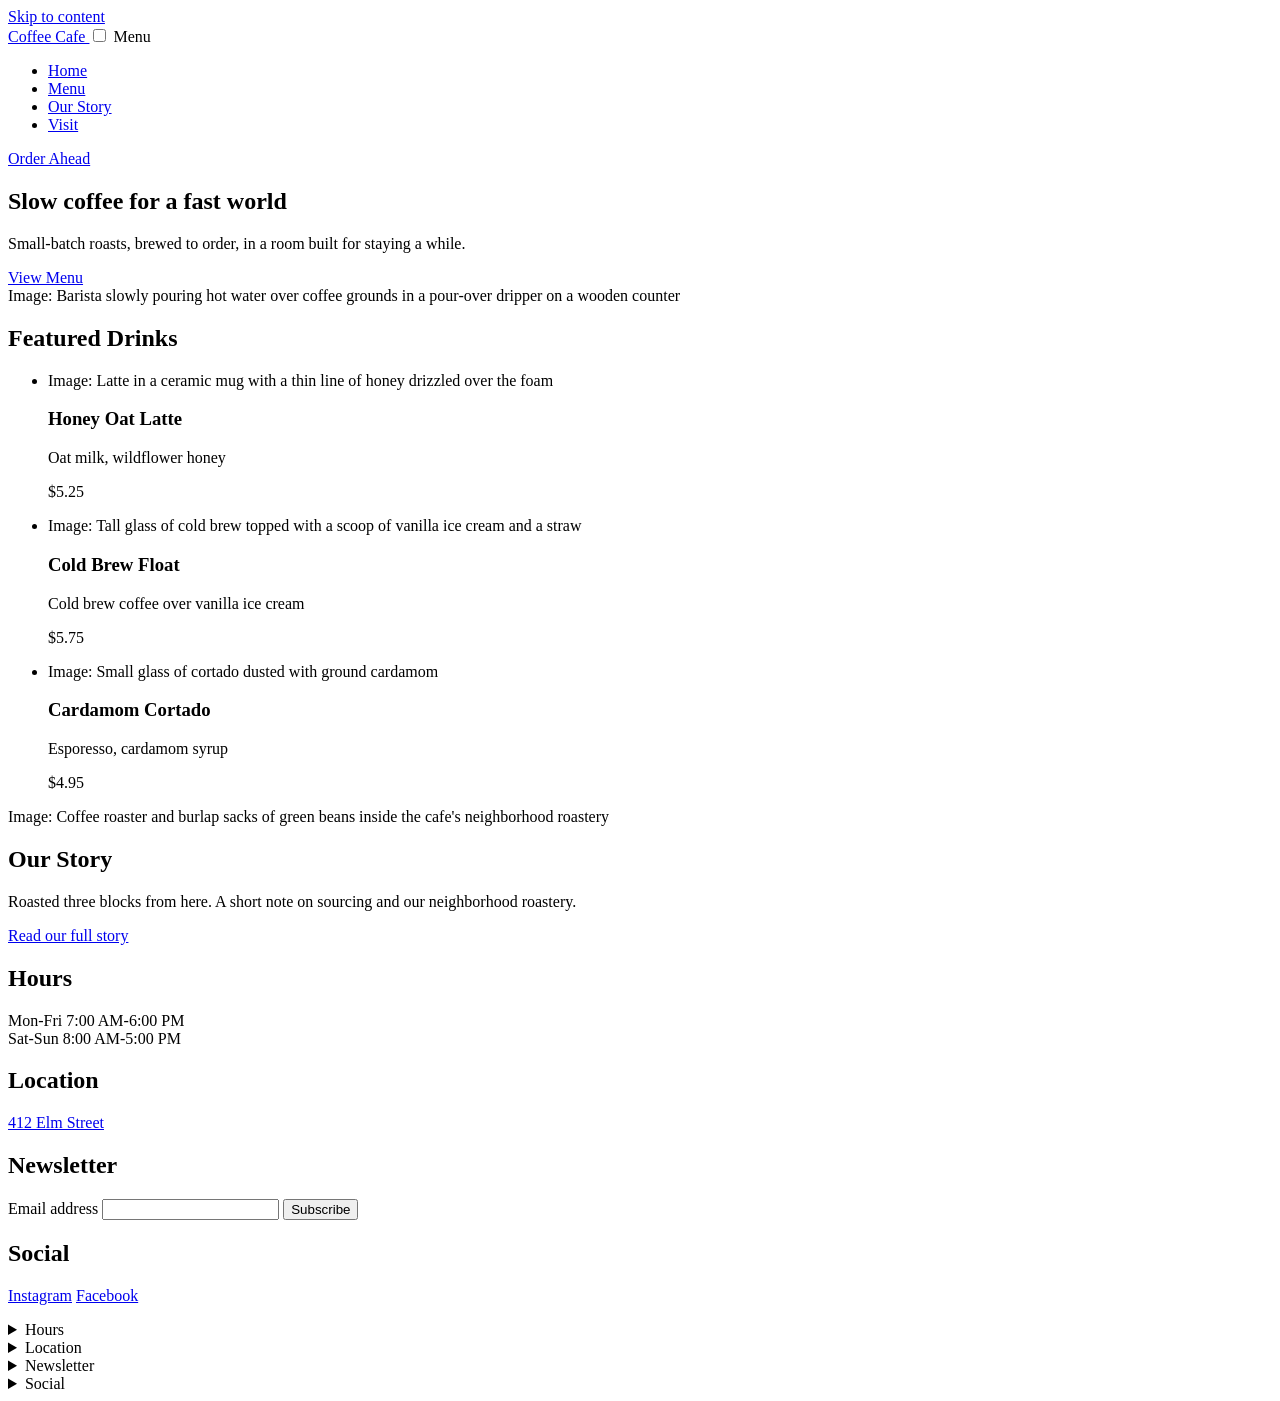
==== index.html @ 201597a9 "Added the index.html file to the project and made some modifications to the README.md file to reflec" ====
<!DOCTYPE html>
<html lang="en">

<head>
    <meta charset="utf-8" />
    <meta name="viewport" content="width=device-width, initial-scale=1" />
    <title>Home | Coffee Cafe</title>
    <meta name="description" content="Slow coffee for a fast world. Small-batch roasts, brewed to order." />
    <link rel="stylesheet" href="styles.css" />
</head>

<body>
    <a class="skip" href="#main">Skip to content</a>

    <header class="site">
        <div class="wrap">
            <a class="brand" href="index.html">
                Coffee Cafe
            </a>

            <input class="nav-check vh" type="checkbox" id="nav-check" aria-label="Open navigation menu" />
            <label class="menu-toggle" for="nav-check" aria-hidden="true">Menu</label>

            <nav id="site-nav" aria-label="Main">
                <ul>
                    <li><a href="index.html" aria-current="page">Home</a></li>
                    <li><a href="menu.html">Menu</a></li>
                    <li><a href="our-story.html">Our Story</a></li>
                    <li><a href="visit.html">Visit</a></li>
                </ul>
            </nav>

            <a class="btn" href="https://order.example.com/">Order Ahead</a>
        </div>
    </header>

    <main id="main" tabindex="1">
        <div class="wrap">
            <!--PHOTOS: each <div class="photo"> marks where an image goes. Its text is the alt text.
                To add a photo, replace the div with <img src="..." alt="(that text)" width height>. -->

            <section class="hero" aria-labelledby="hero-heading">
                <div>
                    <h1 id="hero-heading">Slow coffee for a fast world</h1>
                    <p>Small-batch roasts, brewed to order, in a room built for staying a while.</p>
                    <a class="photo" href="menu.html">View Menu</a>
                </div>
                <div class="photo">Image: Barista slowly pouring hot water over coffee grounds in a pour-over dripper on
                    a
                    wooden counter</div>
            </section>

            <section aria-labelledby="feature-heading">
                <h2 id="featured-heading">Featured Drinks</h2>
                <ul class="cards">
                    <li>
                        <article class="card">
                            <div class="photo">Image: Latte in a ceramic mug with a thin line of honey drizzled over the
                                foam</div>
                            <div>
                                <h3>Honey Oat Latte</h3>
                                <p>Oat milk, wildflower honey</p>
                                <p class="price">$5.25</p>
                            </div>
                        </article>
                    </li>
                    <li>
                        <article class="card">
                            <div class="photo">Image: Tall glass of cold brew topped with a scoop of vanilla ice cream
                                and a straw
                            </div>
                            <div>
                                <h3>Cold Brew Float</h3>
                                <p>Cold brew coffee over vanilla ice cream</p>
                                <p class="price">$5.75</p>
                            </div>
                        </article>
                    </li>
                    <li>
                        <article class="card">
                            <div class="photo">Image: Small glass of cortado dusted with ground cardamom</div>
                            <div>
                                <h3>Cardamom Cortado</h3>
                                <p>Esporesso, cardamom syrup</p>
                                <p class="price">$4.95</p>
                            </div>
                        </article>
                    </li>
                </ul>
            </section>

            <section class="story" aria-labelledby="story-heading">
                <div class="photo">Image: Coffee roaster and burlap sacks of green beans inside the cafe's neighborhood
                    roastery
                </div>
                <div>
                    <h2 id="story-heading">Our Story</h2>
                    <p>Roasted three blocks from here. A short note on sourcing and our neighborhood roastery.</p>
                    <p><a href="our-story.html">Read our full story</a></p>
                </div>
            </section>
        </div>
    </main>

    <footer class="site">
        <div class="wrap">
            <div class="grid footer-desktop">
                <section>
                    <h2>Hours</h2>
                    <p>Mon-Fri 7:00 AM-6:00 PM<br />Sat-Sun 8:00 AM-5:00 PM</p>
                </section>

                <section>
                    <h2>Location</h2>
                    <p><a href="visit.html#map">412 Elm Street</a></p>
                </section>

                <section>
                    <h2>Newsletter</h2>
                    <form action="#">
                        <label for="newsletter-desktop">Email address</label>
                        <input id="newsletter-desktop" type="email" autocomplete="email" required />
                        <button class="btn accent" type="submit">Subscribe</button>
                    </form>
                </section>

                <section>
                    <h2>Social</h2>
                    <p>
                        <a href="https://instagram.com/">Instagram</a>
                        <a href="https://facebook.com/">Facebook</a>
                    </p>
                </section>
            </div>

            <div class="footer-mobile">
                <details>
                    <summary>Hours</summary>
                    <p>Mon-Fri 7:00 AM-6:00 PM<br />Sat-Sun 8:00 AM-5:00 PM</p>
                </details>

                <details>
                    <summary>Location</summary>
                    <p><a href="visit.html#map">412 Elm Street</a></p>
                </details>

                <details>
                    <summary>Newsletter</summary>
                    <form action="#">
                        <label for="newsletter-mobile">Email address</label>
                        <input id="newsletter-mobile" name="email" type="email" autocomplete="email" required />
                        <button class="btn accent" type="submit">Subscribe</button>
                    </form>
                </details>

                <details>
                    <summary>Social</summary>
                    <p>
                        <a href="https://instagram.com/">Instagram</a>
                        <a href="https://facebook.com/">Facebook</a>
                    </p>
                </details>
            </div>
        </div>
    </footer>

</body>

</html>
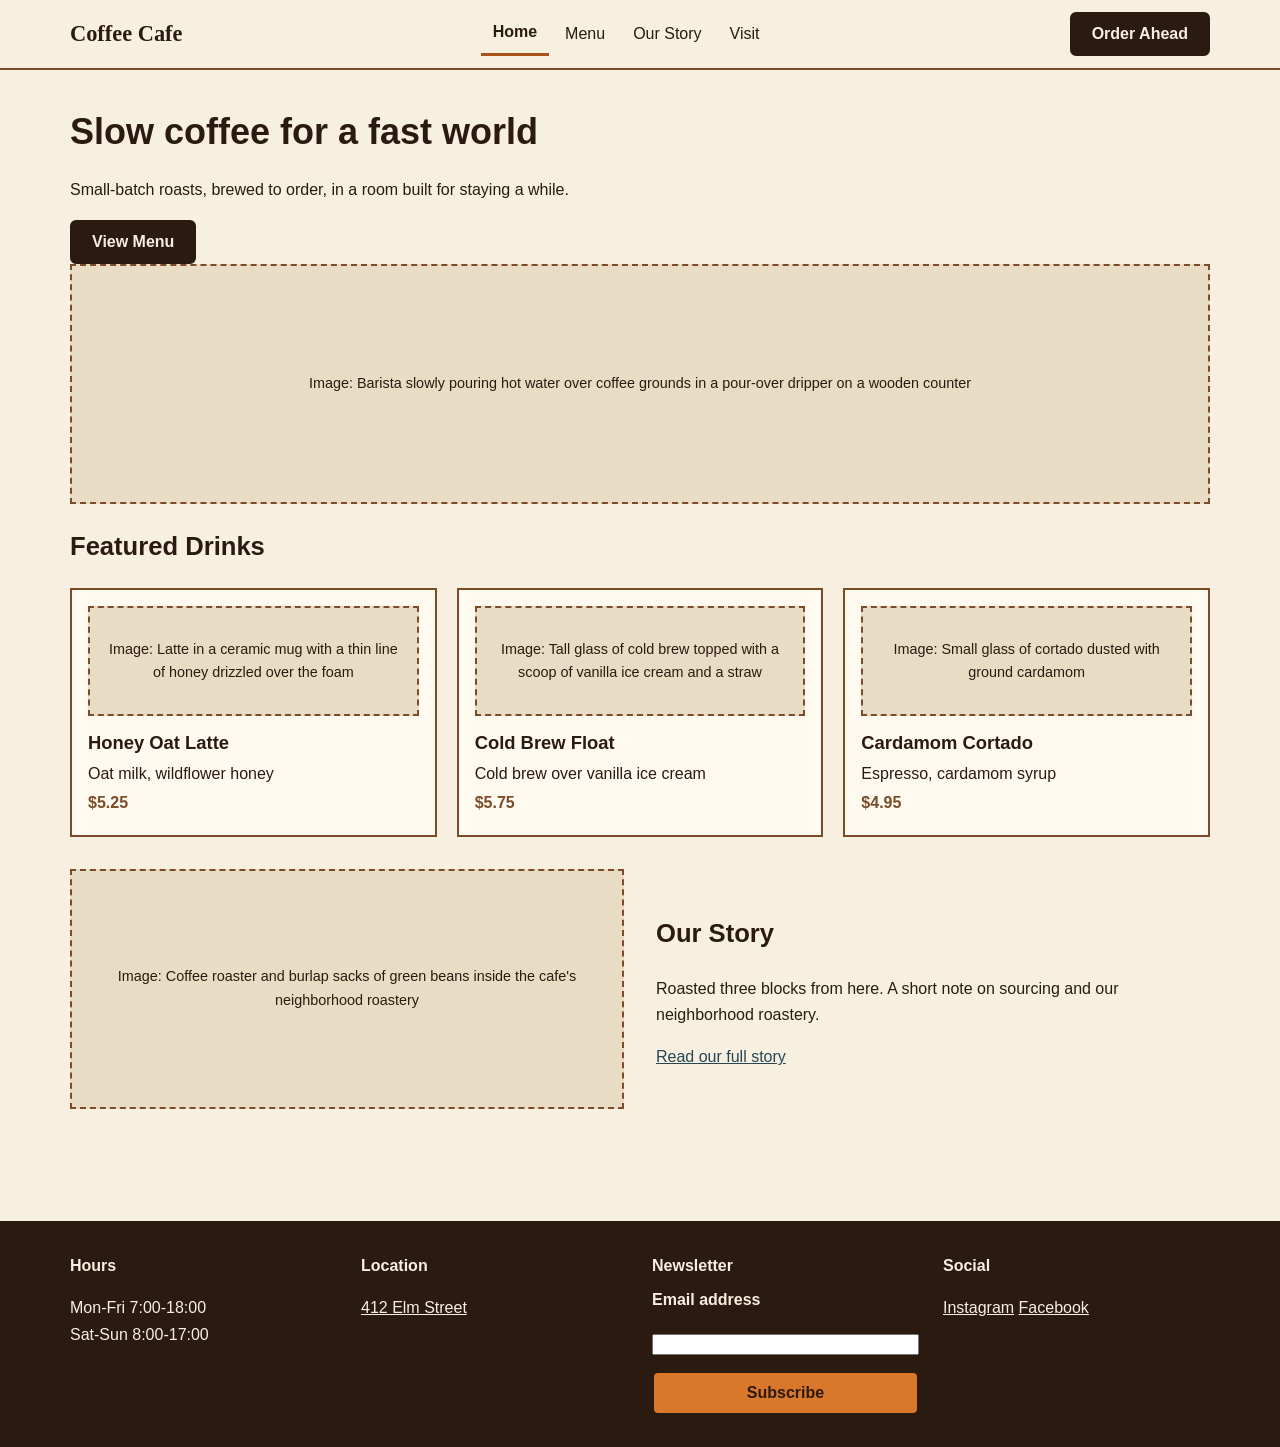
==== commit 1128ce0e: "Styling and Cleaning + Added CSS altered code within all html files in order to clean and ensure mor" ====
--- a/index.html
+++ b/index.html
@@ -4,7 +4,7 @@
 <head>
     <meta charset="utf-8" />
     <meta name="viewport" content="width=device-width, initial-scale=1" />
-    <title>Home | Coffee Cafe</title>
+    <title>Home | Coffee Cafe Test Website</title>
     <meta name="description" content="Slow coffee for a fast world. Small-batch roasts, brewed to order." />
     <link rel="stylesheet" href="styles.css" />
 </head>
@@ -34,23 +34,23 @@
         </div>
     </header>
 
-    <main id="main" tabindex="1">
+    <main id="main" tabindex="-1">
         <div class="wrap">
-            <!--PHOTOS: each <div class="photo"> marks where an image goes. Its text is the alt text.
-                To add a photo, replace the div with <img src="..." alt="(that text)" width height>. -->
+            <!-- PHOTOS: each <div class="photo"> marks where an image goes. Its text is the alt text.
+             To add a photo, replace the div with <img src="..." alt="(that text)" width height>. -->
 
             <section class="hero" aria-labelledby="hero-heading">
                 <div>
                     <h1 id="hero-heading">Slow coffee for a fast world</h1>
                     <p>Small-batch roasts, brewed to order, in a room built for staying a while.</p>
-                    <a class="photo" href="menu.html">View Menu</a>
+                    <a class="btn" href="menu.html">View Menu</a>
                 </div>
                 <div class="photo">Image: Barista slowly pouring hot water over coffee grounds in a pour-over dripper on
                     a
                     wooden counter</div>
             </section>
 
-            <section aria-labelledby="feature-heading">
+            <section aria-labelledby="featured-heading">
                 <h2 id="featured-heading">Featured Drinks</h2>
                 <ul class="cards">
                     <li>
@@ -71,7 +71,7 @@
                             </div>
                             <div>
                                 <h3>Cold Brew Float</h3>
-                                <p>Cold brew coffee over vanilla ice cream</p>
+                                <p>Cold brew over vanilla ice cream</p>
                                 <p class="price">$5.75</p>
                             </div>
                         </article>
@@ -81,7 +81,7 @@
                             <div class="photo">Image: Small glass of cortado dusted with ground cardamom</div>
                             <div>
                                 <h3>Cardamom Cortado</h3>
-                                <p>Esporesso, cardamom syrup</p>
+                                <p>Espresso, cardamom syrup</p>
                                 <p class="price">$4.95</p>
                             </div>
                         </article>
@@ -107,7 +107,7 @@
             <div class="grid footer-desktop">
                 <section>
                     <h2>Hours</h2>
-                    <p>Mon-Fri 7:00 AM-6:00 PM<br />Sat-Sun 8:00 AM-5:00 PM</p>
+                    <p>Mon-Fri 7:00-18:00<br />Sat-Sun 8:00-17:00</p>
                 </section>
 
                 <section>
@@ -119,7 +119,7 @@
                     <h2>Newsletter</h2>
                     <form action="#">
                         <label for="newsletter-desktop">Email address</label>
-                        <input id="newsletter-desktop" type="email" autocomplete="email" required />
+                        <input id="newsletter-desktop" name="email" type="email" autocomplete="email" required />
                         <button class="btn accent" type="submit">Subscribe</button>
                     </form>
                 </section>
@@ -136,7 +136,7 @@
             <div class="footer-mobile">
                 <details>
                     <summary>Hours</summary>
-                    <p>Mon-Fri 7:00 AM-6:00 PM<br />Sat-Sun 8:00 AM-5:00 PM</p>
+                    <p>Mon-Fri 7:00-18:00<br />Sat-Sun 8:00-17:00</p>
                 </details>
 
                 <details>
--- a/styles.css
+++ b/styles.css
@@ -0,0 +1,459 @@
+:root {
+    --ink: #2B1A10;
+    --cream: #F7F0E1;
+    --brown: #7B4B2A;
+    --orange: #D9772A;
+    --burnt: #A8531A;
+    --blue: #264653;
+    --err: #8B1A1A;
+}
+
+* {
+    box-sizing: border-box;
+}
+
+/* Base */
+body {
+    margin: 0;
+    background: var(--cream);
+    color: var(--ink);
+    font: 1rem/1.65 Verdana, Geneva, sans-serif;
+}
+
+.brand {
+    font-family: Georgia, "Times New Roman", serif;
+    line-height: 1.2;
+}
+
+h1 {
+    font-size: 2.25rem;
+    margin: 0 0 1rem;
+}
+
+h2 {
+    font-size: 1.6rem;
+}
+
+h3 {
+    font-size: 1.15rem;
+    margin: 0;
+}
+
+a {
+    color: var(--blue);
+}
+
+.wrap {
+    max-width: 1180px;
+    margin: 0 auto;
+    padding: 0 1.25rem;
+}
+
+:focus-visible {
+    outline: 3px solid var(--blue);
+    outline-offset: 2px;
+    box-shadow: 0 0 0 6px var(--cream);
+}
+
+.skip {
+    position: absolute;
+    left: .5rem;
+    top: -4rem;
+    background: var(--blue);
+    color: #fff;
+    padding: .75rem 1rem;
+    z-index: 10;
+    border-radius: 4px;
+}
+
+.skip:focus {
+    top: .5rem;
+}
+
+header.site {
+    border-bottom: 2px solid var(--brown);
+}
+
+header.site .wrap {
+    display: flex;
+    align-items: center;
+    justify-content: space-between;
+    gap: 1rem;
+    padding-block: .75rem;
+    flex-wrap: wrap;
+}
+
+.brand {
+    display: flex;
+    align-items: center;
+    gap: .5rem;
+    font-size: 1.4rem;
+    font-weight: 700;
+    color: var(--ink);
+    text-decoration: none;
+}
+
+nav ul {
+    display: flex;
+    gap: .25rem;
+    list-style: none;
+    margin: 0;
+    padding: 0;
+}
+
+nav a {
+    display: inline-flex;
+    align-items: center;
+    min-height: 44px;
+    padding: 0 .75rem;
+    color: var(--ink);
+    text-decoration: none;
+}
+
+nav a:hover {
+    text-decoration: underline;
+}
+
+nav a[aria-current=page] {
+    font-weight: 700;
+    border-bottom: 3px solid var(--burnt);
+}
+
+.photo {
+    display: flex;
+    align-items: center;
+    justify-content: center;
+    min-height: 110px;
+    padding: 1rem;
+    border: 2px dashed var(--brown);
+    background: #e8dcc4;
+    color: var(--ink);
+    font-size: 0.9rem;
+    text-align: center;
+}
+
+.hero .photo,
+.story .photo,
+.map .photo {
+    min-height: 240px;
+}
+
+.btn {
+    display: inline-flex;
+    align-items: center;
+    justify-content: center;
+    min-height: 44px;
+    min-width: 44px;
+    padding: 0 1.25rem;
+    border-radius: 6px;
+    background: var(--ink);
+    color: var(--cream);
+    font: 700 1rem Verdana, sans-serif;
+    text-decoration: none;
+    border: 2px solid var(--ink);
+    cursor: pointer;
+}
+
+.btn:hover {
+    background: var(--blue);
+    border-color: var(--blue);
+}
+
+.btn.accent {
+    background: var(--orange);
+    color: var(--ink);
+    border-color: var(--ink);
+}
+
+main {
+    padding-block: 2rem;
+}
+
+.story {
+    display: grid;
+    grid-template-columns: 1fr 1fr;
+    gap: 2rem;
+    align-items: center;
+    margin-block: 2rem;
+}
+
+.cards {
+    display: grid;
+    grid-template-columns: repeat(3, 1fr);
+    gap: 1.25rem;
+    padding: 0;
+    list-style: none;
+}
+
+.card {
+    display: flex;
+    flex-direction: column;
+    gap: 0.75rem;
+    border: 2px solid var(--brown);
+    padding: 1rem;
+    background: #fffaf0;
+}
+
+.card p {
+    margin: .15rem 0;
+}
+
+.price {
+    font-weight: 700;
+    color: var(--brown);
+}
+
+.visit {
+    display: grid;
+    grid-template-columns: 1fr 1fr;
+    gap: 2rem;
+}
+
+dl.hours {
+    margin: 0;
+}
+
+dl.hours div {
+    display: flex;
+    justify-content: space-between;
+    border-bottom: 1px dotted var(--brown);
+    padding: .5rem 0;
+}
+
+dt {
+    font-weight: 700;
+}
+
+dd {
+    margin: 0;
+}
+
+.map {
+    border: 2px solid var(--brown);
+    padding: 1rem;
+    background: #fffaf0;
+}
+
+form {
+    display: grid;
+    gap: 1rem;
+    max-width: 560px;
+}
+
+label {
+    font-weight: 700;
+    display: block;
+    margin-bottom: .25rem;
+}
+
+textarea {
+    width: 100%;
+    min-height: 44px;
+    padding: .6rem;
+    border: 2px solid var(--ink);
+    border-radius: 4px;
+    background: #fff;
+    font: inherit;
+    color: var(--ink);
+}
+
+textarea {
+    min-height: 140px;
+}
+
+footer.site {
+    background: var(--ink);
+    color: var(--cream);
+    padding-block: 2rem;
+    margin-top: 3rem;
+}
+
+footer.site a {
+    color: var(--cream);
+}
+
+footer.site .grid {
+    display: grid;
+    grid-template-columns: repeat(4, 1fr);
+    gap: 1.5rem;
+}
+
+footer.site h2 {
+    font-size: 1rem;
+    margin: 0 0 .5rem;
+}
+
+footer.site input {
+    max-width: 100%;
+}
+
+.vh {
+    position: absolute;
+    width: 1px;
+    height: 1px;
+    overflow: hidden;
+    clip: rect(0 0 0 0);
+}
+
+@media (max-width: 800px) {
+    h1 {
+        font-size: 1.8rem;
+    }
+
+    nav {
+        width: 100%
+    }
+
+    nav ul {
+        flex-direction: column;
+    }
+
+    .hero,
+    .story,
+    .visit {
+        grid-template-columns: 1fr;
+    }
+
+    .cards {
+        grid-template-columns: 1fr;
+    }
+}
+
+.menu-toggle {
+    display: none;
+    align-items: center;
+    justify-content: center;
+    min-height: 44px;
+    min-width: 44px;
+    padding: 0 0.75rem;
+    border: 2px solid var(--ink);
+    border-radius: 6px;
+    cursor: pointer;
+}
+
+.nav-check:focus-visible+.menu-toggle {
+    outline: 3px solid var(--blue);
+    outline-offset: 2px;
+    box-shadow: 0 0 0 6px var(--cream);
+}
+
+.chips {
+    display: flex;
+    flex-wrap: wrap;
+    gap: 0.5rem;
+    margin: 0 0 1.5rem;
+    padding: 0;
+    border: 0;
+}
+
+.chip {
+    display: inline-flex;
+    align-items: center;
+    min-height: 44px;
+    padding: 0 1rem;
+    border: 2px solid var(--burnt);
+    border-radius: 999px;
+    cursor: pointer;
+}
+
+.chip-input:checked+.chip {
+    background: var(--orange);
+    border-color: var(--ink);
+    font-weight: 700;
+}
+
+.chip-input:focus-visible+.chip {
+    outline: 3px solid var(--blue);
+    outline-offset: 2px;
+    box-shadow: 0 0 0 6px var(--cream);
+}
+
+main:has(#filter-coffee:checked) [data-cat]:not([data-cat="coffee"]),
+main:has(#filter-tea:checked) [data-cat]:not([data-cat="tea"]),
+main:has(#filter-pastries:checked) [data-cat]:not([data-cat="pastries"]),
+main:has(#filter-seasonal:checked) [data-cat]:not([data-cat="seasonal"]) {
+    display: none;
+}
+
+.error {
+    display: none;
+    margin: 0.25rem 0 0;
+    color: var(--err);
+    font-weight: 700;
+}
+
+input:user-invalid~.error,
+textarea:user-invalid~.error {
+    display: block;
+}
+
+input:user-invalid,
+textarea:user-invalid {
+    border-color: var(--err);
+    border-width: 3px;
+}
+
+.footer-mobile {
+    display: none;
+}
+
+.footer-mobile details {
+    border-bottom: 1px solid var(--brown);
+}
+
+.footer-mobile summary {
+    display: flex;
+    align-items: center;
+    justify-content: space-between;
+    min-height: 44px;
+    font: 700 1rem Georgia, serif;
+    cursor: pointer;
+    list-style: none;
+}
+
+.footer-mobile summary::-webkit-details-marker {
+    display: none;
+}
+
+.footer-mobile summary::after {
+    content: "+";
+}
+
+.footer-mobile details[open] summary::after {
+    content: "\2212";
+}
+
+.footer-mobile summary:focus-visible {
+    outline: 3px solid var(--cream);
+    outline-offset: 2px;
+    box-shadow: none;
+}
+
+@media (max-width: 800px) {
+    .menu-toggle {
+        display: inline-flex;
+    }
+
+    nav {
+        display: none;
+    }
+
+    .nav-check:checked~nav {
+        display: block;
+    }
+
+    .footer-desktop {
+        display: none;
+    }
+
+    .footer-mobile {
+        display: block;
+    }
+}
+
+@media (prefers-reduced-motion: reduce) {
+    * {
+        transition: none !important;
+        scroll-behavior: auto !important;
+    }
+}
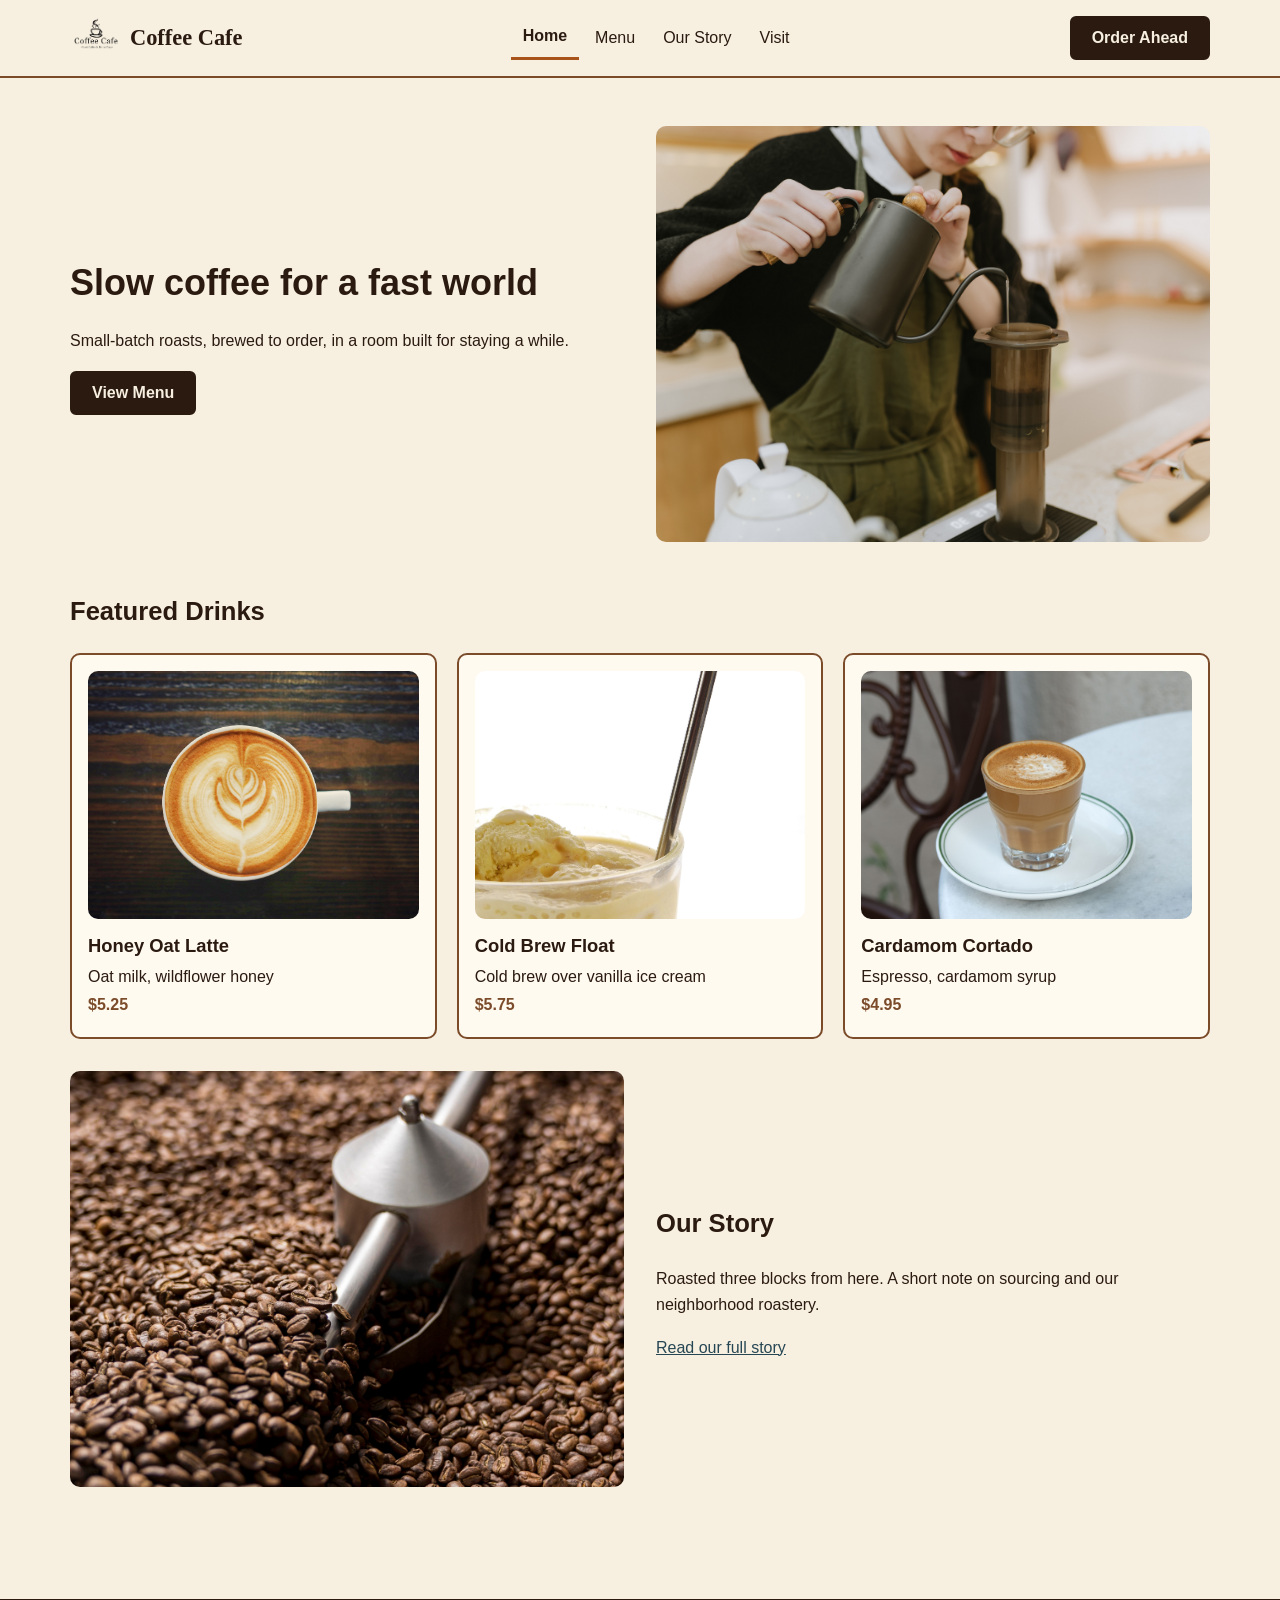
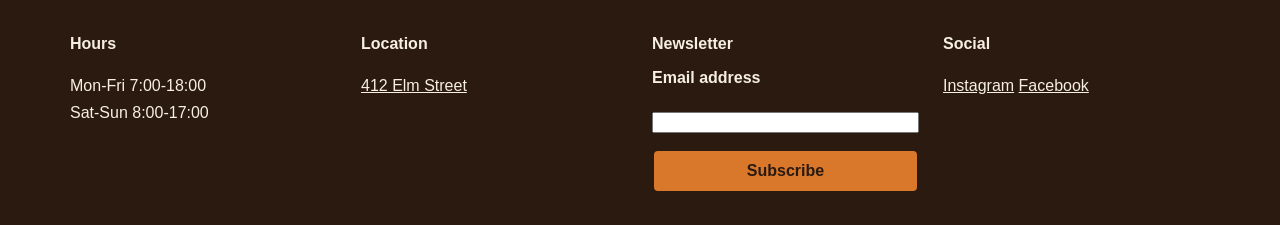
==== commit 594485b5: "Pixel_master things updated Updated the Coffee Cafe website by adding images to the Home, Menu, Our " ====
--- a/index.html
+++ b/index.html
@@ -4,7 +4,7 @@
 <head>
     <meta charset="utf-8" />
     <meta name="viewport" content="width=device-width, initial-scale=1" />
-    <title>Home | Coffee Cafe Test Website</title>
+    <title>Home | Coffee Cafe</title>
     <meta name="description" content="Slow coffee for a fast world. Small-batch roasts, brewed to order." />
     <link rel="stylesheet" href="styles.css" />
 </head>
@@ -15,7 +15,8 @@
     <header class="site">
         <div class="wrap">
             <a class="brand" href="index.html">
-                Coffee Cafe
+				<img src="images/Coffee_cafe_icon.jpg" alt="" class="brand-icon" />
+				<span>Coffee Cafe</span>
             </a>
 
             <input class="nav-check vh" type="checkbox" id="nav-check" aria-label="Open navigation menu" />
@@ -45,9 +46,13 @@
                     <p>Small-batch roasts, brewed to order, in a room built for staying a while.</p>
                     <a class="btn" href="menu.html">View Menu</a>
                 </div>
-                <div class="photo">Image: Barista slowly pouring hot water over coffee grounds in a pour-over dripper on
-                    a
-                    wooden counter</div>
+				<img
+                    class="photo"
+                    src="images/Barista_pouring.jpg"
+                    alt="Barista slowly pouring hot water over coffee grounds in a pour-over dripper on a wooden counter"
+                    width="800"
+                    height="600"
+                />
             </section>
 
             <section aria-labelledby="featured-heading">
@@ -55,8 +60,13 @@
                 <ul class="cards">
                     <li>
                         <article class="card">
-                            <div class="photo">Image: Latte in a ceramic mug with a thin line of honey drizzled over the
-                                foam</div>
+							<img
+                                class="photo"
+                                src="images/Honey_oat_latte.jpg"
+                                alt="Latte in a ceramic mug with a thin line of honey drizzled over the foam"
+                                width="600"
+                                height="450"
+                            />
                             <div>
                                 <h3>Honey Oat Latte</h3>
                                 <p>Oat milk, wildflower honey</p>
@@ -66,9 +76,13 @@
                     </li>
                     <li>
                         <article class="card">
-                            <div class="photo">Image: Tall glass of cold brew topped with a scoop of vanilla ice cream
-                                and a straw
-                            </div>
+							<img
+                                class="photo"
+                                src="images/Cold_brew_float.jpg"
+                                alt="Tall glass of cold brew topped with a scoop of vanilla ice cream and a straw"
+                                width="600"
+                                height="450"
+                            />
                             <div>
                                 <h3>Cold Brew Float</h3>
                                 <p>Cold brew over vanilla ice cream</p>
@@ -78,8 +92,14 @@
                     </li>
                     <li>
                         <article class="card">
-                            <div class="photo">Image: Small glass of cortado dusted with ground cardamom</div>
-                            <div>
+							<img
+                                class="photo"
+                                src="images/Cardamom_cortado.jpg"
+                                alt="Small glass of cortado dusted with ground cardamom"
+                                width="600"
+                                height="450"
+                            />
+							<div>
                                 <h3>Cardamom Cortado</h3>
                                 <p>Espresso, cardamom syrup</p>
                                 <p class="price">$4.95</p>
@@ -90,9 +110,13 @@
             </section>
 
             <section class="story" aria-labelledby="story-heading">
-                <div class="photo">Image: Coffee roaster and burlap sacks of green beans inside the cafe's neighborhood
-                    roastery
-                </div>
+				<img
+                    class="photo"
+                    src="images/Our_story.jpg"
+                    alt="Coffee roaster and burlap sacks of green beans inside the cafe's neighborhood roastery"
+                    width="800"
+                    height="600"
+                />
                 <div>
                     <h2 id="story-heading">Our Story</h2>
                     <p>Roasted three blocks from here. A short note on sourcing and our neighborhood roastery.</p>
--- a/styles.css
+++ b/styles.css
@@ -1,3 +1,4 @@
+
 :root {
     --ink: #2B1A10;
     --cream: #F7F0E1;
@@ -84,13 +85,22 @@
 }
 
 .brand {
-    display: flex;
-    align-items: center;
-    gap: .5rem;
-    font-size: 1.4rem;
-    font-weight: 700;
-    color: var(--ink);
+    display: flex; 
+    align-items: center; 
+    gap: 0.5rem; 
+    font-family: Georgia, 
+    "Times New Roman", serif; font-size: 1.4rem; 
+    font-weight: 700; 
+    line-height: 1.2; 
+    color: var(--ink); 
     text-decoration: none;
+}
+
+.brand-icon { 
+    width: 52px; 
+    height: 52px; 
+    object-fit: contain; 
+    flex-shrink: 0; 
 }
 
 nav ul {
@@ -119,23 +129,48 @@
     border-bottom: 3px solid var(--burnt);
 }
 
+/* Image styling */
 .photo {
-    display: flex;
-    align-items: center;
-    justify-content: center;
-    min-height: 110px;
-    padding: 1rem;
-    border: 2px dashed var(--brown);
-    background: #e8dcc4;
-    color: var(--ink);
-    font-size: 0.9rem;
-    text-align: center;
-}
-
-.hero .photo,
-.story .photo,
+    display: block;
+    width: 100%;
+    height: auto;
+    min-height: 0;
+    padding: 0;
+    border: 0;
+    border-radius: 10px;
+    object-fit: cover;
+}
+
+/* Hero layout */
+.hero {
+    display: grid;
+    grid-template-columns: 1fr 1fr;
+    gap: 2rem;
+    align-items: center;
+    margin-block: 1rem 3rem;
+}
+
+.hero > .photo {
+    width: 100%;
+    aspect-ratio: 4 / 3;
+    object-fit: cover;
+}
+
+/* Featured drink images */
+.card > .photo {
+    width: 100%;
+    aspect-ratio: 4 / 3;
+    object-fit: cover;
+    object-position: center;
+}
+
+/* Story and map images */
+.story > .photo,
 .map .photo {
-    min-height: 240px;
+    width: 100%;
+    aspect-ratio: 4 / 3;
+    object-fit: cover;
+    object-position: center;
 }
 
 .btn {
@@ -179,17 +214,23 @@
 
 .cards {
     display: grid;
-    grid-template-columns: repeat(3, 1fr);
+    grid-template-columns: repeat(3, minmax(0, 1fr));
     gap: 1.25rem;
     padding: 0;
     list-style: none;
+}
+
+.cards > li {
+    min-width: 0;
 }
 
 .card {
     display: flex;
     flex-direction: column;
     gap: 0.75rem;
+    height: 100%;
     border: 2px solid var(--brown);
+    border-radius: 10px;
     padding: 1rem;
     background: #fffaf0;
 }
@@ -248,7 +289,7 @@
 
 textarea {
     width: 100%;
-    min-height: 44px;
+    min-height: 140px;
     padding: .6rem;
     border: 2px solid var(--ink);
     border-radius: 4px;
@@ -257,10 +298,6 @@
     color: var(--ink);
 }
 
-textarea {
-    min-height: 140px;
-}
-
 footer.site {
     background: var(--ink);
     color: var(--cream);
@@ -301,7 +338,7 @@
     }
 
     nav {
-        width: 100%
+        width: 100%;
     }
 
     nav ul {
@@ -312,6 +349,10 @@
     .story,
     .visit {
         grid-template-columns: 1fr;
+    }
+
+    .hero > .photo {
+        aspect-ratio: 4 / 3;
     }
 
     .cards {
@@ -331,7 +372,7 @@
     cursor: pointer;
 }
 
-.nav-check:focus-visible+.menu-toggle {
+.nav-check:focus-visible + .menu-toggle {
     outline: 3px solid var(--blue);
     outline-offset: 2px;
     box-shadow: 0 0 0 6px var(--cream);
@@ -356,13 +397,13 @@
     cursor: pointer;
 }
 
-.chip-input:checked+.chip {
+.chip-input:checked + .chip {
     background: var(--orange);
     border-color: var(--ink);
     font-weight: 700;
 }
 
-.chip-input:focus-visible+.chip {
+.chip-input:focus-visible + .chip {
     outline: 3px solid var(--blue);
     outline-offset: 2px;
     box-shadow: 0 0 0 6px var(--cream);
@@ -382,8 +423,8 @@
     font-weight: 700;
 }
 
-input:user-invalid~.error,
-textarea:user-invalid~.error {
+input:user-invalid ~ .error,
+textarea:user-invalid ~ .error {
     display: block;
 }
 
@@ -438,7 +479,7 @@
         display: none;
     }
 
-    .nav-check:checked~nav {
+    .nav-check:checked ~ nav {
         display: block;
     }
 
